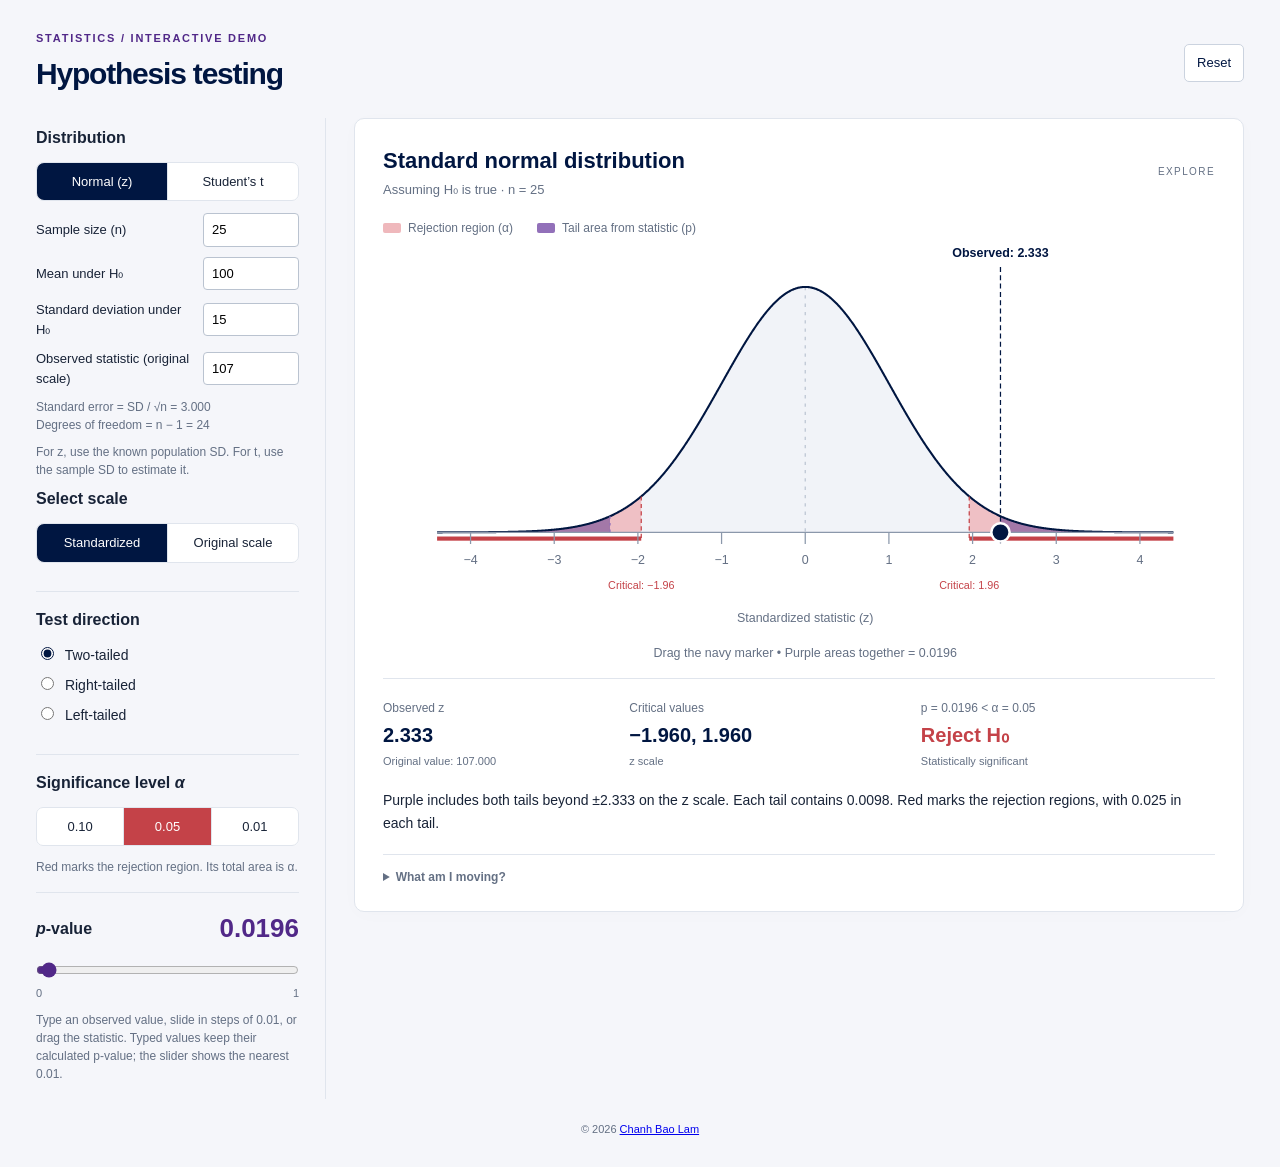
==== index.html @ 0bf82d4e "Update teaching demo" ====
<!doctype html>
<html lang="en">
<head>
  <meta charset="utf-8">
  <meta name="viewport" content="width=device-width, initial-scale=1">
  <title>Hypothesis testing • Teaching demo</title>
  <meta name="author" content="Chanh Bao Lam">
  <meta name="description" content="An interactive hypothesis testing demo by Chanh Bao Lam. Explore z and t tests, p-values, significance levels, and sampling distributions on original and standardized scales.">
  <meta name="keywords" content="hypothesis testing, statistics, z test, t test, p-value, significance level, sampling distribution, EDCI 913, Chanh Bao Lam">
  <meta name="theme-color" content="#512888">
  <meta property="og:title" content="Hypothesis testing • Teaching demo">
  <meta property="og:description" content="Explore z and t tests, p-values, and rejection regions with an interactive teaching demo by Chanh Bao Lam.">
  <meta property="og:type" content="website">
  <meta property="og:site_name" content="Chanh Bao Lam • Teaching demos">
  <link rel="stylesheet" href="style.css">
  <script defer src="app.js"></script>
</head>
<body>
  <header>
    <div><p class="eyebrow">STATISTICS / INTERACTIVE DEMO</p><h1>Hypothesis testing</h1></div>
    <button id="reset" class="quiet">Reset</button>
  </header>
  <main>
    <aside aria-label="Distribution controls">
      <section>
        <h2>Distribution</h2>
        <fieldset class="segmented"><legend class="sr-only">Sampling distribution</legend>
          <label><input type="radio" name="distribution" value="z" checked><span>Normal (z)</span></label>
          <label><input type="radio" name="distribution" value="t"><span>Student’s t</span></label>
        </fieldset>
        <label class="field">Sample size (n) <input id="n" type="number" min="2" max="10001" step="1" value="25" required></label>
        <label class="field">Mean under H₀ <input id="mean" type="number" step="any" value="100" required></label>
        <label class="field"><span id="sd-label">Standard deviation under H₀</span> <input id="sd" type="number" min="0.000001" step="any" value="15" required></label>
        <label class="field">Observed statistic (original scale)<input id="observed" type="number" step="any" value="107" required></label>
        <p class="hint">Standard error = SD / √n = <output id="se">3</output><br>Degrees of freedom = n − 1 = <output id="df">24</output></p>
        <p id="sd-note" class="hint">For z, use the known population SD. For t, use the sample SD to estimate it.</p>
        <div style="height: 0.5rem;"></div>
        <h2>Select scale</h2>
        <fieldset class="segmented"><legend class="sr-only">Scale</legend>
          <label><input type="radio" name="scale" value="standard" checked><span>Standardized</span></label>
          <label><input type="radio" name="scale" value="original"><span>Original scale</span></label>
        </fieldset>
      </section>
      <section>
        <h2>Test direction</h2>
        <fieldset class="choices"><legend class="sr-only">Test direction</legend>
          <label><input type="radio" name="tail" value="two" checked> Two-tailed</label>
          <label><input type="radio" name="tail" value="right"> Right-tailed</label>
          <label><input type="radio" name="tail" value="left"> Left-tailed</label>
        </fieldset>
      </section>
      <section>
        <h2>Significance level <i>α</i></h2>
        <fieldset class="segmented alpha"><legend class="sr-only">Significance level</legend>
          <label><input type="radio" name="alpha" value="0.10"><span>0.10</span></label>
          <label><input type="radio" name="alpha" value="0.05" checked><span>0.05</span></label>
          <label><input type="radio" name="alpha" value="0.01"><span>0.01</span></label>
        </fieldset>
        <p class="hint">Red marks the rejection region. Its total area is α.</p>
      </section>
      <section class="p-control">
        <div class="label-row"><label for="p-slider"><i>p</i>-value</label><output id="p-output" for="p-slider">0.05</output></div>
        <input id="p-slider" type="range" min="0" max="1" step="0.01" value="0.05">
        <div class="range-labels"><span>0</span><span>1</span></div>
        <p class="hint">Type an observed value, slide in steps of 0.01, or drag the statistic. Typed values keep their calculated p-value; the slider shows the nearest 0.01.</p>
      </section>
    </aside>
    <article>
      <div class="chart-heading"><div><h2 id="chart-title">Standard normal distribution</h2><p id="chart-subtitle">Assuming H₀ is true</p></div><span class="live-tag">EXPLORE</span></div>
      <div class="legend" aria-label="Chart legend"><span><b class="swatch rejection"></b>Rejection region (α)</span><span><b class="swatch probability"></b>Tail area from statistic (p)</span></div>
      <div class="plot-wrap">
        <svg id="plot" viewBox="0 0 1000 530" role="img" aria-labelledby="plot-title plot-desc">
          <title id="plot-title">Sampling distribution under the null hypothesis</title><desc id="plot-desc">Red rejection regions and purple p-value tail areas.</desc>
        </svg>
      </div>
      <p id="endpoint-note" class="endpoint" hidden></p>
      <div class="results" aria-live="polite" aria-atomic="true">
        <div><span id="stat-label" class="result-label">Observed z</span><strong id="stat-value">1.960</strong><small id="original-value"></small></div>
        <div><span class="result-label">Critical values</span><strong id="critical-values">−1.960, 1.960</strong><small id="critical-original"></small></div>
        <div id="decision-box"><span class="result-label" id="comparison">p = α</span><strong id="decision">Fail to reject H₀</strong><small id="decision-note"></small></div>
      </div>
      <p class="explanation" id="explanation"></p>
      <details><summary>What am I moving?</summary><p>The observed input is the sample mean in original units, in either view. The p-value slider finds the statistic with the selected tail area. Typing an observed value calculates its p-value without rounding to the slider steps. Dragging snaps p to steps of 0.01. For a two-tailed test, both tails count.</p><p>The red region is set by α. Changing α changes the decision threshold, not the observed p-value. This demo uses p &lt; α to reject H₀ and p ≥ α to fail to reject H₀.</p><p>SE = SD / √n and DF = n − 1 are calculated automatically. Changing sample size, null mean, or SD keeps the original observed value fixed. Switching views shows the same test on a different scale.</p><p>For Student’s t, use the sample SD. The original-scale curve illustrates mean + t × SE. </p></details>
    </article>
  </main>
  <footer style="justify-content: center; text-align: center;"><span>© 2026 <a href="https://cblam202.github.io/home">Chanh Bao Lam</a></span></footer>
</body>
</html>
---- style.css ----
:root{color-scheme:light;--navy:#001641;--purple:#512888;--red:#c44248;--ink:#182337;--muted:#647084;--line:#e0e5ed;--paper:#fff;--bg:#f5f6fa}
*{box-sizing:border-box}body{margin:0;background:var(--bg);color:var(--ink);font:16px/1.5 -apple-system,BlinkMacSystemFont,"Segoe UI",sans-serif}header,main,footer{max-width:1500px;margin:auto}header{display:flex;align-items:center;justify-content:space-between;padding:30px 36px 22px}.eyebrow{font-size:11px;letter-spacing:.16em;color:var(--purple);font-weight:700;margin:0 0 4px}h1{font-size:30px;font-weight:650;letter-spacing:-.04em;margin:0;color:var(--navy)}h2{font-size:16px;margin:0 0 12px;font-weight:650}main{display:grid;grid-template-columns:290px minmax(0,1fr);gap:28px;padding:0 36px}aside{border-right:1px solid var(--line);padding-right:26px}section{padding:16px 0;border-bottom:1px solid var(--line)}section:first-child{padding-top:8px}section:last-child{border-bottom:0}fieldset{border:0;padding:0;margin:0 0 12px;min-width:0}.segmented{display:flex;border:1px solid var(--line);border-radius:7px;background:#fff;overflow:hidden}.segmented label{flex:1;text-align:center;position:relative;cursor:pointer}.segmented input{position:absolute;opacity:0;width:1px;height:1px}.segmented span{display:block;padding:9px 5px;font-size:13px}.segmented label+label{border-left:1px solid var(--line)}.segmented input:checked+span{background:var(--navy);color:white}.segmented input:focus-visible+span{outline:3px solid #9e80c6;outline-offset:-3px}.alpha input:checked+span{background:var(--red)}.field{display:flex;justify-content:space-between;align-items:center;font-size:13px;gap:8px;margin:10px 0}.field input{font:inherit;width:96px;padding:6px 8px;border:1px solid #bac3d0;border-radius:4px;background:white}.field input:invalid{outline:2px solid var(--red)}.choices{display:grid;gap:8px;font-size:14px}.choices input{accent-color:var(--navy);margin-right:7px}.hint{color:var(--muted);font-size:12px;line-height:1.5;margin:9px 0 0}.label-row{display:flex;justify-content:space-between;align-items:center;font-weight:650}.label-row output{color:var(--purple);font-size:26px;font-variant-numeric:tabular-nums}input[type=range]{width:100%;accent-color:var(--purple);cursor:pointer;margin:14px 0 0}.range-labels{display:flex;justify-content:space-between;color:var(--muted);font-size:11px}.quiet{font:inherit;font-size:13px;border:1px solid #cbd3df;background:white;border-radius:5px;padding:8px 12px;cursor:pointer;color:var(--navy)}.quiet:hover{background:#edf0f6}.quiet:focus-visible,summary:focus-visible,input:focus-visible{outline:3px solid #9e80c6;outline-offset:3px}#flip{margin-top:12px;font-size:12px}article{background:white;border:1px solid var(--line);border-radius:10px;padding:25px 28px;min-width:0;align-self:start;box-shadow:0 3px 20px #00164104}.chart-heading{display:flex;justify-content:space-between;gap:15px;align-items:center}.chart-heading h2{font-size:22px;color:var(--navy);margin:0}.chart-heading p{font-size:13px;color:var(--muted);margin:3px 0 0}.live-tag{font-size:10px;letter-spacing:.14em;color:var(--muted)}.legend{display:flex;flex-wrap:wrap;gap:12px 24px;margin:20px 0 0;font-size:12px;color:var(--muted)}.legend span{display:flex;align-items:center;gap:7px}.swatch{height:10px;width:18px;border-radius:2px}.rejection{background:#efb8bc}.probability{background:#9270b9}svg{display:block;width:100%;height:auto;overflow:visible;touch-action:none;user-select:none}svg text{font-family:inherit;fill:var(--muted);font-size:15px}svg .stat-text{fill:var(--navy);font-weight:650}svg .crit-text{fill:var(--red);font-size:13px}svg .handle{cursor:ew-resize}svg .handle:focus-visible{outline:none;stroke:var(--purple);stroke-width:4}.results{border-top:1px solid var(--line);padding-top:20px;display:grid;grid-template-columns:1fr 1.2fr 1.3fr;gap:20px}.result-label{display:block;font-size:12px;color:var(--muted);margin-bottom:5px}.results strong{display:block;color:var(--navy);font-size:20px;line-height:1.3;font-variant-numeric:tabular-nums}.results small{display:block;margin-top:5px;color:var(--muted);font-size:11px}#decision-box.reject strong{color:var(--red)}.explanation{font-size:14px;margin:20px 0 0;line-height:1.6}details{border-top:1px solid var(--line);margin-top:20px;padding-top:13px;font-size:12px;color:var(--muted)}summary{cursor:pointer;font-weight:600}details p{max-width:80ch}.endpoint{margin:0 0 15px;padding:9px 12px;background:#faf3e5;color:#795615;font-size:12px;border-radius:4px}footer{font-size:11px;color:var(--muted);padding:22px 36px 30px;display:flex;justify-content:space-between;gap:20px}[hidden]{display:none!important}.sr-only{position:absolute;width:1px;height:1px;overflow:hidden;clip:rect(0,0,0,0);white-space:nowrap}@media(min-width:1600px){main{grid-template-columns:310px minmax(0,1fr)}body{font-size:18px}}@media(max-width:950px){main{grid-template-columns:235px minmax(0,1fr);gap:18px;padding:0 20px}aside{padding-right:16px}article{padding:20px 16px}.results{gap:12px}.results strong{font-size:16px}.chart-heading h2{font-size:19px}header{padding:22px 20px}}@media(max-width:700px){main{display:flex;flex-direction:column;padding:0 14px}aside{display:grid;grid-template-columns:1fr 1fr;border-right:0;padding:0;gap:0 20px}section{padding:12px 0}section:first-child{padding-top:12px}article{padding:18px 12px}.live-tag{display:none}.legend{font-size:11px;gap:8px}.results{grid-template-columns:1fr 1fr}.results>div:last-child{grid-column:1/-1}.results strong{font-size:18px}footer{display:block;padding:18px}footer span{display:block;margin-top:5px}h1{font-size:26px}.chart-heading h2{font-size:19px}}
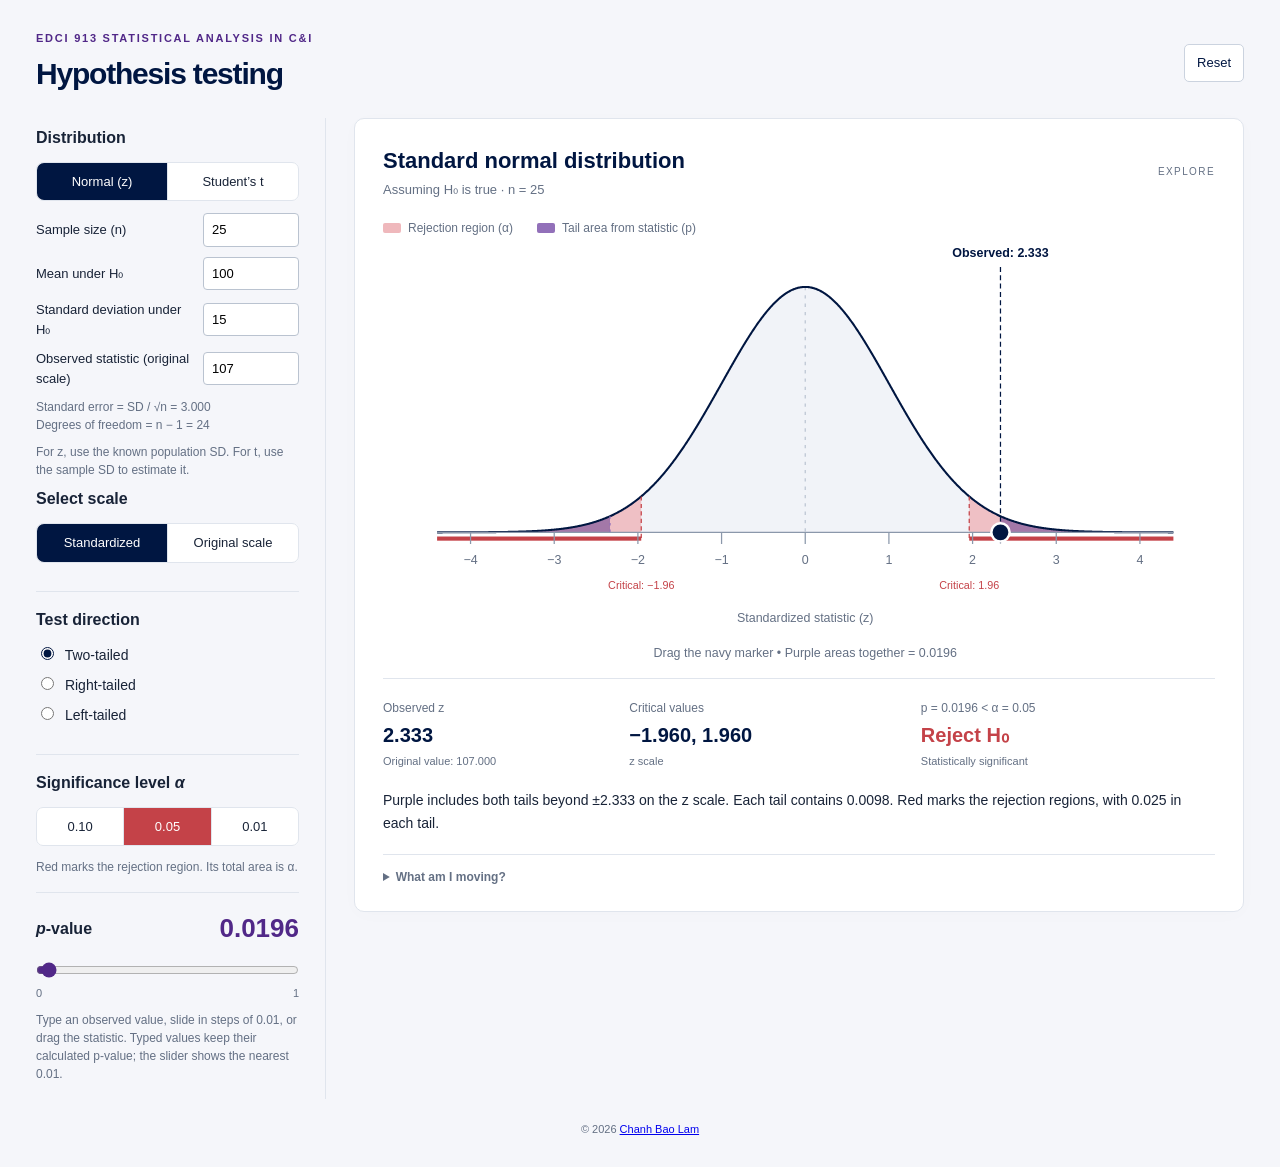
==== commit a8a5b6eb: "Update index.html" ====
--- a/index.html
+++ b/index.html
@@ -17,7 +17,7 @@
 </head>
 <body>
   <header>
-    <div><p class="eyebrow">STATISTICS / INTERACTIVE DEMO</p><h1>Hypothesis testing</h1></div>
+    <div><p class="eyebrow">EDCI 913 STATISTICAL ANALYSIS IN C&I </p><h1>Hypothesis testing</h1></div>
     <button id="reset" class="quiet">Reset</button>
   </header>
   <main>
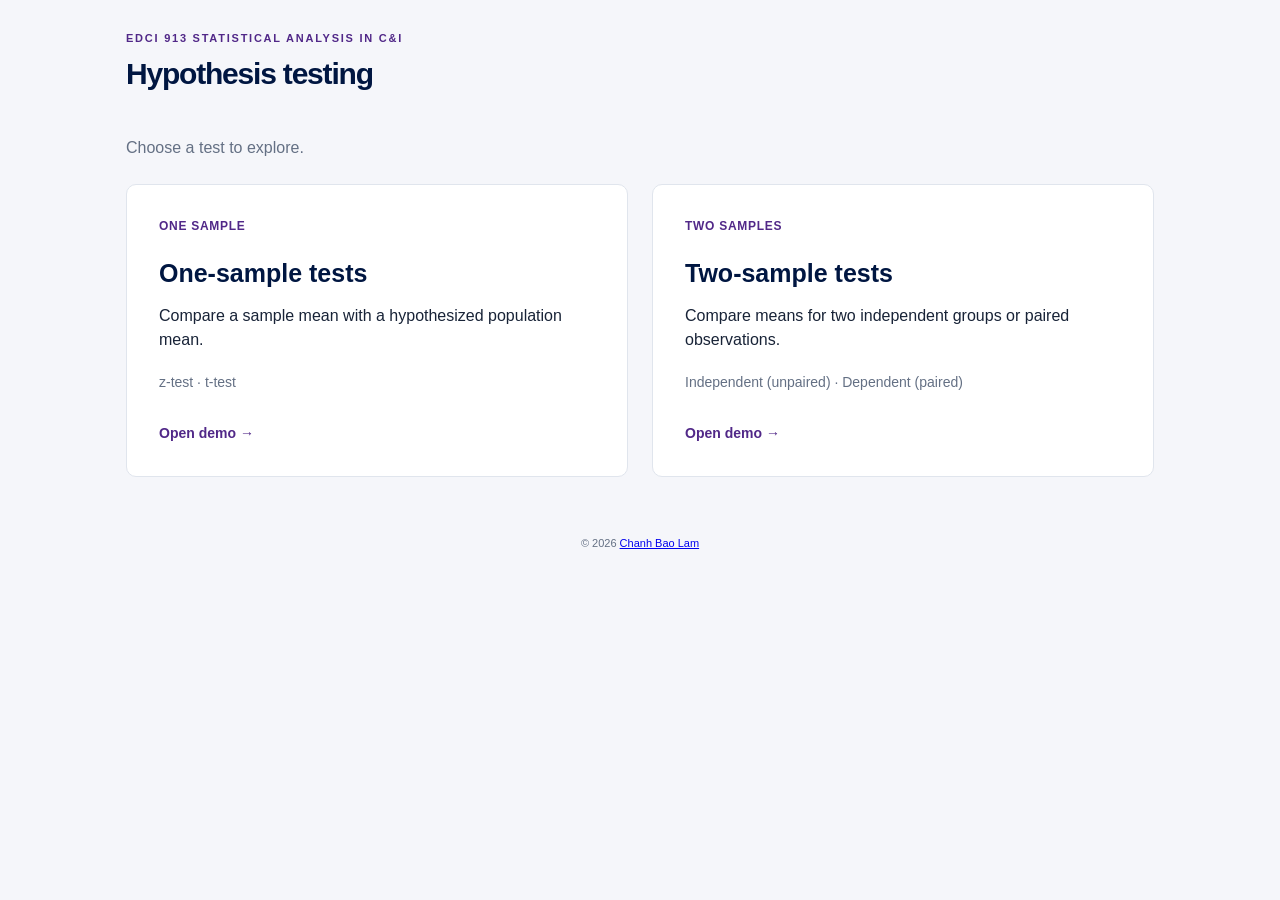
==== commit b3251045: "Update teachingdemo" ====
--- a/index.html
+++ b/index.html
@@ -3,85 +3,38 @@
 <head>
   <meta charset="utf-8">
   <meta name="viewport" content="width=device-width, initial-scale=1">
-  <title>Hypothesis testing • Teaching demo</title>
+  <title>Teaching demos • Hypothesis testing</title>
   <meta name="author" content="Chanh Bao Lam">
-  <meta name="description" content="An interactive hypothesis testing demo by Chanh Bao Lam. Explore z and t tests, p-values, significance levels, and sampling distributions on original and standardized scales.">
-  <meta name="keywords" content="hypothesis testing, statistics, z test, t test, p-value, significance level, sampling distribution, EDCI 913, Chanh Bao Lam">
+  <meta name="description" content="Explore hypothesis testing with interactive teaching demos for one-sample and two-sample tests by Chanh Bao Lam.">
   <meta name="theme-color" content="#512888">
-  <meta property="og:title" content="Hypothesis testing • Teaching demo">
-  <meta property="og:description" content="Explore z and t tests, p-values, and rejection regions with an interactive teaching demo by Chanh Bao Lam.">
+  <meta property="og:title" content="Teaching demos • Hypothesis testing">
+  <meta property="og:description" content="Explore one-sample z and t tests. Explore independent and paired samples t-tests.">
   <meta property="og:type" content="website">
   <meta property="og:site_name" content="Chanh Bao Lam • Teaching demos">
   <link rel="stylesheet" href="style.css">
-  <script defer src="app.js"></script>
 </head>
-<body>
+<body class="home">
   <header>
-    <div><p class="eyebrow">EDCI 913 STATISTICAL ANALYSIS IN C&I </p><h1>Hypothesis testing</h1></div>
-    <button id="reset" class="quiet">Reset</button>
+    <div><p class="eyebrow">EDCI 913 STATISTICAL ANALYSIS IN C&amp;I</p><h1>Hypothesis testing</h1></div>
   </header>
-  <main>
-    <aside aria-label="Distribution controls">
-      <section>
-        <h2>Distribution</h2>
-        <fieldset class="segmented"><legend class="sr-only">Sampling distribution</legend>
-          <label><input type="radio" name="distribution" value="z" checked><span>Normal (z)</span></label>
-          <label><input type="radio" name="distribution" value="t"><span>Student’s t</span></label>
-        </fieldset>
-        <label class="field">Sample size (n) <input id="n" type="number" min="2" max="10001" step="1" value="25" required></label>
-        <label class="field">Mean under H₀ <input id="mean" type="number" step="any" value="100" required></label>
-        <label class="field"><span id="sd-label">Standard deviation under H₀</span> <input id="sd" type="number" min="0.000001" step="any" value="15" required></label>
-        <label class="field">Observed statistic (original scale)<input id="observed" type="number" step="any" value="107" required></label>
-        <p class="hint">Standard error = SD / √n = <output id="se">3</output><br>Degrees of freedom = n − 1 = <output id="df">24</output></p>
-        <p id="sd-note" class="hint">For z, use the known population SD. For t, use the sample SD to estimate it.</p>
-        <div style="height: 0.5rem;"></div>
-        <h2>Select scale</h2>
-        <fieldset class="segmented"><legend class="sr-only">Scale</legend>
-          <label><input type="radio" name="scale" value="standard" checked><span>Standardized</span></label>
-          <label><input type="radio" name="scale" value="original"><span>Original scale</span></label>
-        </fieldset>
-      </section>
-      <section>
-        <h2>Test direction</h2>
-        <fieldset class="choices"><legend class="sr-only">Test direction</legend>
-          <label><input type="radio" name="tail" value="two" checked> Two-tailed</label>
-          <label><input type="radio" name="tail" value="right"> Right-tailed</label>
-          <label><input type="radio" name="tail" value="left"> Left-tailed</label>
-        </fieldset>
-      </section>
-      <section>
-        <h2>Significance level <i>α</i></h2>
-        <fieldset class="segmented alpha"><legend class="sr-only">Significance level</legend>
-          <label><input type="radio" name="alpha" value="0.10"><span>0.10</span></label>
-          <label><input type="radio" name="alpha" value="0.05" checked><span>0.05</span></label>
-          <label><input type="radio" name="alpha" value="0.01"><span>0.01</span></label>
-        </fieldset>
-        <p class="hint">Red marks the rejection region. Its total area is α.</p>
-      </section>
-      <section class="p-control">
-        <div class="label-row"><label for="p-slider"><i>p</i>-value</label><output id="p-output" for="p-slider">0.05</output></div>
-        <input id="p-slider" type="range" min="0" max="1" step="0.01" value="0.05">
-        <div class="range-labels"><span>0</span><span>1</span></div>
-        <p class="hint">Type an observed value, slide in steps of 0.01, or drag the statistic. Typed values keep their calculated p-value; the slider shows the nearest 0.01.</p>
-      </section>
-    </aside>
-    <article>
-      <div class="chart-heading"><div><h2 id="chart-title">Standard normal distribution</h2><p id="chart-subtitle">Assuming H₀ is true</p></div><span class="live-tag">EXPLORE</span></div>
-      <div class="legend" aria-label="Chart legend"><span><b class="swatch rejection"></b>Rejection region (α)</span><span><b class="swatch probability"></b>Tail area from statistic (p)</span></div>
-      <div class="plot-wrap">
-        <svg id="plot" viewBox="0 0 1000 530" role="img" aria-labelledby="plot-title plot-desc">
-          <title id="plot-title">Sampling distribution under the null hypothesis</title><desc id="plot-desc">Red rejection regions and purple p-value tail areas.</desc>
-        </svg>
-      </div>
-      <p id="endpoint-note" class="endpoint" hidden></p>
-      <div class="results" aria-live="polite" aria-atomic="true">
-        <div><span id="stat-label" class="result-label">Observed z</span><strong id="stat-value">1.960</strong><small id="original-value"></small></div>
-        <div><span class="result-label">Critical values</span><strong id="critical-values">−1.960, 1.960</strong><small id="critical-original"></small></div>
-        <div id="decision-box"><span class="result-label" id="comparison">p = α</span><strong id="decision">Fail to reject H₀</strong><small id="decision-note"></small></div>
-      </div>
-      <p class="explanation" id="explanation"></p>
-      <details><summary>What am I moving?</summary><p>The observed input is the sample mean in original units, in either view. The p-value slider finds the statistic with the selected tail area. Typing an observed value calculates its p-value without rounding to the slider steps. Dragging snaps p to steps of 0.01. For a two-tailed test, both tails count.</p><p>The red region is set by α. Changing α changes the decision threshold, not the observed p-value. This demo uses p &lt; α to reject H₀ and p ≥ α to fail to reject H₀.</p><p>SE = SD / √n and DF = n − 1 are calculated automatically. Changing sample size, null mean, or SD keeps the original observed value fixed. Switching views shows the same test on a different scale.</p><p>For Student’s t, use the sample SD. The original-scale curve illustrates mean + t × SE. </p></details>
-    </article>
+  <main class="demo-home">
+    <p class="home-intro">Choose a test to explore.</p>
+    <div class="demo-grid">
+      <a class="demo-card" href="one-sample.html">
+        <span class="demo-category">One sample</span>
+        <h2>One-sample tests</h2>
+        <p>Compare a sample mean with a hypothesized population mean.</p>
+        <p class="demo-tests">z-test · t-test</p>
+        <span class="demo-action">Open demo <span aria-hidden="true">→</span></span>
+      </a>
+      <a class="demo-card" href="two-sample.html">
+        <span class="demo-category">Two samples</span>
+        <h2>Two-sample tests</h2>
+        <p>Compare means for two independent groups or paired observations.</p>
+        <p class="demo-tests">Independent (unpaired) · Dependent (paired)</p>
+        <span class="demo-action">Open demo <span aria-hidden="true">→</span></span>
+      </a>
+    </div>
   </main>
   <footer style="justify-content: center; text-align: center;"><span>© 2026 <a href="https://cblam202.github.io/home">Chanh Bao Lam</a></span></footer>
 </body>
--- a/style.css
+++ b/style.css
@@ -1,2 +1,22 @@
 :root{color-scheme:light;--navy:#001641;--purple:#512888;--red:#c44248;--ink:#182337;--muted:#647084;--line:#e0e5ed;--paper:#fff;--bg:#f5f6fa}
-*{box-sizing:border-box}body{margin:0;background:var(--bg);color:var(--ink);font:16px/1.5 -apple-system,BlinkMacSystemFont,"Segoe UI",sans-serif}header,main,footer{max-width:1500px;margin:auto}header{display:flex;align-items:center;justify-content:space-between;padding:30px 36px 22px}.eyebrow{font-size:11px;letter-spacing:.16em;color:var(--purple);font-weight:700;margin:0 0 4px}h1{font-size:30px;font-weight:650;letter-spacing:-.04em;margin:0;color:var(--navy)}h2{font-size:16px;margin:0 0 12px;font-weight:650}main{display:grid;grid-template-columns:290px minmax(0,1fr);gap:28px;padding:0 36px}aside{border-right:1px solid var(--line);padding-right:26px}section{padding:16px 0;border-bottom:1px solid var(--line)}section:first-child{padding-top:8px}section:last-child{border-bottom:0}fieldset{border:0;padding:0;margin:0 0 12px;min-width:0}.segmented{display:flex;border:1px solid var(--line);border-radius:7px;background:#fff;overflow:hidden}.segmented label{flex:1;text-align:center;position:relative;cursor:pointer}.segmented input{position:absolute;opacity:0;width:1px;height:1px}.segmented span{display:block;padding:9px 5px;font-size:13px}.segmented label+label{border-left:1px solid var(--line)}.segmented input:checked+span{background:var(--navy);color:white}.segmented input:focus-visible+span{outline:3px solid #9e80c6;outline-offset:-3px}.alpha input:checked+span{background:var(--red)}.field{display:flex;justify-content:space-between;align-items:center;font-size:13px;gap:8px;margin:10px 0}.field input{font:inherit;width:96px;padding:6px 8px;border:1px solid #bac3d0;border-radius:4px;background:white}.field input:invalid{outline:2px solid var(--red)}.choices{display:grid;gap:8px;font-size:14px}.choices input{accent-color:var(--navy);margin-right:7px}.hint{color:var(--muted);font-size:12px;line-height:1.5;margin:9px 0 0}.label-row{display:flex;justify-content:space-between;align-items:center;font-weight:650}.label-row output{color:var(--purple);font-size:26px;font-variant-numeric:tabular-nums}input[type=range]{width:100%;accent-color:var(--purple);cursor:pointer;margin:14px 0 0}.range-labels{display:flex;justify-content:space-between;color:var(--muted);font-size:11px}.quiet{font:inherit;font-size:13px;border:1px solid #cbd3df;background:white;border-radius:5px;padding:8px 12px;cursor:pointer;color:var(--navy)}.quiet:hover{background:#edf0f6}.quiet:focus-visible,summary:focus-visible,input:focus-visible{outline:3px solid #9e80c6;outline-offset:3px}#flip{margin-top:12px;font-size:12px}article{background:white;border:1px solid var(--line);border-radius:10px;padding:25px 28px;min-width:0;align-self:start;box-shadow:0 3px 20px #00164104}.chart-heading{display:flex;justify-content:space-between;gap:15px;align-items:center}.chart-heading h2{font-size:22px;color:var(--navy);margin:0}.chart-heading p{font-size:13px;color:var(--muted);margin:3px 0 0}.live-tag{font-size:10px;letter-spacing:.14em;color:var(--muted)}.legend{display:flex;flex-wrap:wrap;gap:12px 24px;margin:20px 0 0;font-size:12px;color:var(--muted)}.legend span{display:flex;align-items:center;gap:7px}.swatch{height:10px;width:18px;border-radius:2px}.rejection{background:#efb8bc}.probability{background:#9270b9}svg{display:block;width:100%;height:auto;overflow:visible;touch-action:none;user-select:none}svg text{font-family:inherit;fill:var(--muted);font-size:15px}svg .stat-text{fill:var(--navy);font-weight:650}svg .crit-text{fill:var(--red);font-size:13px}svg .handle{cursor:ew-resize}svg .handle:focus-visible{outline:none;stroke:var(--purple);stroke-width:4}.results{border-top:1px solid var(--line);padding-top:20px;display:grid;grid-template-columns:1fr 1.2fr 1.3fr;gap:20px}.result-label{display:block;font-size:12px;color:var(--muted);margin-bottom:5px}.results strong{display:block;color:var(--navy);font-size:20px;line-height:1.3;font-variant-numeric:tabular-nums}.results small{display:block;margin-top:5px;color:var(--muted);font-size:11px}#decision-box.reject strong{color:var(--red)}.explanation{font-size:14px;margin:20px 0 0;line-height:1.6}details{border-top:1px solid var(--line);margin-top:20px;padding-top:13px;font-size:12px;color:var(--muted)}summary{cursor:pointer;font-weight:600}details p{max-width:80ch}.endpoint{margin:0 0 15px;padding:9px 12px;background:#faf3e5;color:#795615;font-size:12px;border-radius:4px}footer{font-size:11px;color:var(--muted);padding:22px 36px 30px;display:flex;justify-content:space-between;gap:20px}[hidden]{display:none!important}.sr-only{position:absolute;width:1px;height:1px;overflow:hidden;clip:rect(0,0,0,0);white-space:nowrap}@media(min-width:1600px){main{grid-template-columns:310px minmax(0,1fr)}body{font-size:18px}}@media(max-width:950px){main{grid-template-columns:235px minmax(0,1fr);gap:18px;padding:0 20px}aside{padding-right:16px}article{padding:20px 16px}.results{gap:12px}.results strong{font-size:16px}.chart-heading h2{font-size:19px}header{padding:22px 20px}}@media(max-width:700px){main{display:flex;flex-direction:column;padding:0 14px}aside{display:grid;grid-template-columns:1fr 1fr;border-right:0;padding:0;gap:0 20px}section{padding:12px 0}section:first-child{padding-top:12px}article{padding:18px 12px}.live-tag{display:none}.legend{font-size:11px;gap:8px}.results{grid-template-columns:1fr 1fr}.results>div:last-child{grid-column:1/-1}.results strong{font-size:18px}footer{display:block;padding:18px}footer span{display:block;margin-top:5px}h1{font-size:26px}.chart-heading h2{font-size:19px}}
+*{box-sizing:border-box}body{margin:0;background:var(--bg);color:var(--ink);font:16px/1.5 -apple-system,BlinkMacSystemFont,"Segoe UI",sans-serif}header,main,footer{max-width:1500px;margin:auto}header{display:flex;align-items:center;justify-content:space-between;padding:30px 36px 22px}.eyebrow{font-size:11px;letter-spacing:.16em;color:var(--purple);font-weight:700;margin:0 0 4px}h1{font-size:30px;font-weight:650;letter-spacing:-.04em;margin:0;color:var(--navy)}h2{font-size:16px;margin:0 0 12px;font-weight:650}main{display:grid;grid-template-columns:290px minmax(0,1fr);gap:28px;padding:0 36px}aside{border-right:1px solid var(--line);padding-right:26px}section{padding:16px 0;border-bottom:1px solid var(--line)}section:first-child{padding-top:8px}section:last-child{border-bottom:0}fieldset{border:0;padding:0;margin:0 0 12px;min-width:0}.segmented{display:flex;border:1px solid var(--line);border-radius:7px;background:#fff;overflow:hidden}.segmented label{flex:1;text-align:center;position:relative;cursor:pointer}.segmented input{position:absolute;opacity:0;width:1px;height:1px}.segmented span{display:block;padding:9px 5px;font-size:13px}.segmented label+label{border-left:1px solid var(--line)}.segmented input:checked+span{background:var(--navy);color:white}.segmented input:focus-visible+span{outline:3px solid #9e80c6;outline-offset:-3px}.alpha input:checked+span{background:var(--red)}.field{display:flex;justify-content:space-between;align-items:center;font-size:13px;gap:8px;margin:10px 0}.field input{font:inherit;width:96px;padding:6px 8px;border:1px solid #bac3d0;border-radius:4px;background:white}.field input:invalid{outline:2px solid var(--red)}.choices{display:grid;gap:8px;font-size:14px}.choices input{accent-color:var(--navy);margin-right:7px}.hint{color:var(--muted);font-size:12px;line-height:1.5;margin:9px 0 0}.label-row{display:flex;justify-content:space-between;align-items:center;font-weight:650}.label-row output{color:var(--purple);font-size:26px;font-variant-numeric:tabular-nums}input[type=range]{width:100%;accent-color:var(--purple);cursor:pointer;margin:14px 0 0}.range-labels{display:flex;justify-content:space-between;color:var(--muted);font-size:11px}.quiet{font:inherit;font-size:13px;border:1px solid #cbd3df;background:white;border-radius:5px;padding:8px 12px;cursor:pointer;color:var(--navy)}.quiet:hover{background:#edf0f6}.quiet:focus-visible,summary:focus-visible,input:focus-visible{outline:3px solid #9e80c6;outline-offset:3px}#flip{margin-top:12px;font-size:12px}article{background:white;border:1px solid var(--line);border-radius:10px;padding:25px 28px;min-width:0;align-self:start;box-shadow:0 3px 20px #00164104}.chart-heading{display:flex;justify-content:space-between;gap:15px;align-items:center}.chart-heading h2{font-size:22px;color:var(--navy);margin:0}.chart-heading p{font-size:13px;color:var(--muted);margin:3px 0 0}.live-tag{font-size:10px;letter-spacing:.14em;color:var(--muted)}.legend{display:flex;flex-wrap:wrap;gap:12px 24px;margin:20px 0 0;font-size:12px;color:var(--muted)}.legend span{display:flex;align-items:center;gap:7px}.swatch{height:10px;width:18px;border-radius:2px}.rejection{background:#efb8bc}.probability{background:#9270b9}svg{display:block;width:100%;height:auto;overflow:visible;touch-action:none;user-select:none}svg text{font-family:inherit;fill:var(--muted);font-size:15px}svg .stat-text{fill:var(--navy);font-weight:650}svg .crit-text{fill:var(--red);font-size:13px}svg .handle{cursor:ew-resize}svg .handle:focus-visible{outline:none;stroke:var(--purple);stroke-width:4}.results{border-top:1px solid var(--line);padding-top:20px;display:grid;grid-template-columns:1fr 1.2fr 1.3fr;gap:20px}.result-label{display:block;font-size:12px;color:var(--muted);margin-bottom:5px}.results strong{display:block;color:var(--navy);font-size:20px;line-height:1.3;font-variant-numeric:tabular-nums}.results small{display:block;margin-top:5px;color:var(--muted);font-size:11px}#decision-box.reject strong{color:var(--red)}.explanation{font-size:14px;margin:20px 0 0;line-height:1.6}details{border-top:1px solid var(--line);margin-top:20px;padding-top:13px;font-size:12px;color:var(--muted)}summary{cursor:pointer;font-weight:600}details p{max-width:none}.endpoint{margin:0 0 15px;padding:9px 12px;background:#faf3e5;color:#795615;font-size:12px;border-radius:4px}footer{font-size:11px;color:var(--muted);padding:22px 36px 30px;display:flex;justify-content:space-between;gap:20px}[hidden]{display:none!important}.sr-only{position:absolute;width:1px;height:1px;overflow:hidden;clip:rect(0,0,0,0);white-space:nowrap}@media(min-width:1600px){main{grid-template-columns:310px minmax(0,1fr)}body{font-size:18px}}@media(max-width:950px){main{grid-template-columns:235px minmax(0,1fr);gap:18px;padding:0 20px}aside{padding-right:16px}article{padding:20px 16px}.results{gap:12px}.results strong{font-size:16px}.chart-heading h2{font-size:19px}header{padding:22px 20px}}@media(max-width:700px){main{display:flex;flex-direction:column;padding:0 14px}aside{display:grid;grid-template-columns:1fr 1fr;border-right:0;padding:0;gap:0 20px}section{padding:12px 0}section:first-child{padding-top:12px}article{padding:18px 12px}.live-tag{display:none}.legend{font-size:11px;gap:8px}.results{grid-template-columns:1fr 1fr}.results>div:last-child{grid-column:1/-1}.results strong{font-size:18px}footer{display:block;padding:18px}footer span{display:block;margin-top:5px}h1{font-size:26px}.chart-heading h2{font-size:19px}}
+
+/* 1. Demo selection and navigation. */
+.header-actions{display:flex;flex-wrap:wrap;align-items:center;gap:10px}.header-actions a{text-decoration:none}header{gap:18px;flex-wrap:wrap}
+.demo-home{display:block;max-width:1100px;padding-top:18px;padding-bottom:36px}.home header,.home footer{max-width:1100px}.home-intro{color:var(--muted);margin:0 0 24px}.demo-grid{display:grid;grid-template-columns:repeat(2,minmax(0,1fr));gap:24px}.demo-card{display:flex;flex-direction:column;align-items:flex-start;padding:32px;background:var(--paper);border:1px solid var(--line);border-radius:10px;color:var(--ink);text-decoration:none}.demo-category{color:var(--purple);font-size:12px;font-weight:650;letter-spacing:.06em;text-transform:uppercase;margin-bottom:20px}.demo-card h2{font-size:25px;color:var(--navy);margin:0 0 12px}.demo-card p{margin:0 0 20px}.demo-card .demo-tests{color:var(--muted);font-size:14px;margin-bottom:30px}.demo-action,.demo-status{margin-top:auto;font-size:14px;font-weight:650}.demo-action{color:var(--purple)}.demo-status{color:var(--muted)}a.demo-card:hover{border-color:var(--purple);box-shadow:0 4px 18px #0016410a}a.demo-card:focus-visible{outline:3px solid #9e80c6;outline-offset:4px}
+@media(max-width:700px){.demo-grid{grid-template-columns:1fr;gap:18px}.demo-card{padding:25px}.demo-home{padding-top:12px;padding-bottom:18px}}
+
+/* 2. Two-sample controls and supporting results. */
+.field select,.field input,textarea{box-sizing:border-box}.field select{font:inherit;max-width:100%;padding:6px;border:1px solid #bac3d0;border-radius:4px;background:var(--paper);color:var(--ink)}.field.stacked{display:flex;flex-direction:column;align-items:stretch}.field.stacked select{width:100%}textarea{width:100%;font:14px/1.5 ui-monospace,monospace;padding:8px;border:1px solid #bac3d0;border-radius:4px;resize:vertical}select:focus-visible,textarea:focus-visible{outline:3px solid #9e80c6;outline-offset:3px}.input-error{color:var(--red);border-left:3px solid var(--red);padding:12px}.confidence-interval{color:var(--ink);font-size:14px;line-height:1.6;margin:16px 0;font-weight:500}.results .reject strong{color:var(--red)}.references a{color:var(--purple)}.references p{overflow-wrap:anywhere}@media(max-width:700px){#raw-inputs{grid-column:1/-1}}
+
+/* 3. Results: three columns, two rows; stack on narrow screens. */
+.results-grid{grid-template-columns:repeat(3,minmax(0,1fr));row-gap:26px}.results-grid>div{min-width:0}.results-grid strong{overflow-wrap:anywhere}.results-grid>div:last-child{grid-column:auto}@media(max-width:700px){.results-grid{grid-template-columns:repeat(2,minmax(0,1fr))}}@media(max-width:420px){.results-grid{grid-template-columns:1fr}}
+
+/* 4. Locally hosted KaTeX; no network dependency. */
+.methodology{color:var(--ink)}.methodology h3{font-size:14px;margin:18px 0 8px}.formula{overflow-x:auto;padding:10px 0;font-size:17px}.formula>.katex-display{margin:0}.formula .katex-display>.katex{white-space:nowrap}
+
+/* 5. Alphabetical references with hanging indents. */
+.reference-list p{padding-left:1.5em;text-indent:-1.5em;line-height:2}.references .typesetting-credit{margin-top:16px}
+
+/* 6. Optional confidence interval aligned with the observed marker. */
+.interval-heading{display:flex;align-items:center;flex-wrap:wrap;gap:8px;margin-bottom:5px}.interval-heading .result-label{margin-bottom:0}.ci-toggle{padding:2px 8px;font-size:12px}.ci-overlay{opacity:.7;pointer-events:none}.ci-overlay line{stroke-width:2.5;stroke-linecap:round}
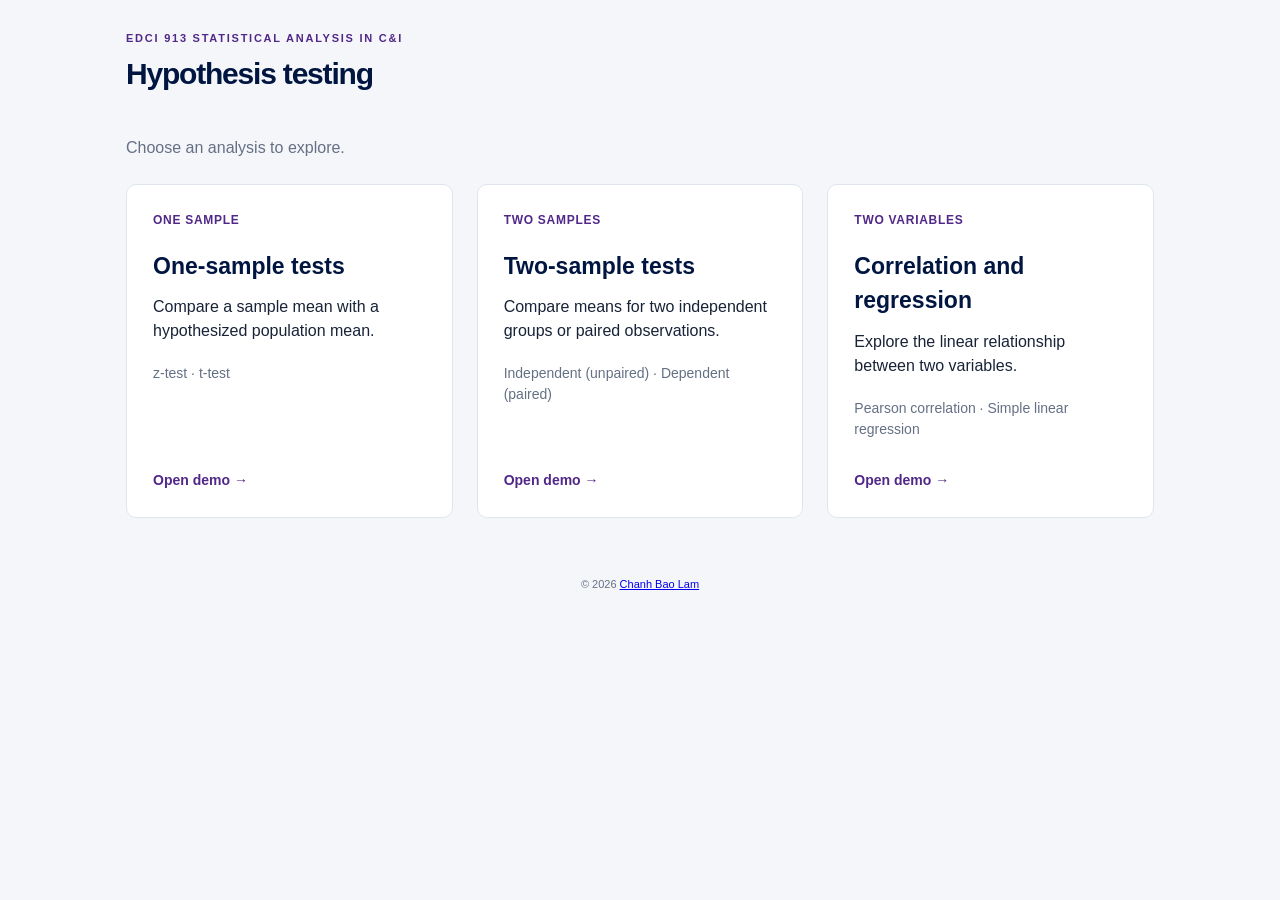
==== commit cb796fc7: "Update teachingdemo" ====
--- a/index.html
+++ b/index.html
@@ -5,10 +5,10 @@
   <meta name="viewport" content="width=device-width, initial-scale=1">
   <title>Teaching demos • Hypothesis testing</title>
   <meta name="author" content="Chanh Bao Lam">
-  <meta name="description" content="Explore hypothesis testing with interactive teaching demos for one-sample and two-sample tests by Chanh Bao Lam.">
+  <meta name="description" content="Explore hypothesis testing with interactive teaching demos for one-sample tests, two-sample tests, correlation, and regression by Chanh Bao Lam.">
   <meta name="theme-color" content="#512888">
   <meta property="og:title" content="Teaching demos • Hypothesis testing">
-  <meta property="og:description" content="Explore one-sample z and t tests. Explore independent and paired samples t-tests.">
+  <meta property="og:description" content="Explore one-sample and two-sample tests, Pearson correlation, and simple linear regression.">
   <meta property="og:type" content="website">
   <meta property="og:site_name" content="Chanh Bao Lam • Teaching demos">
   <link rel="stylesheet" href="style.css">
@@ -18,7 +18,7 @@
     <div><p class="eyebrow">EDCI 913 STATISTICAL ANALYSIS IN C&amp;I</p><h1>Hypothesis testing</h1></div>
   </header>
   <main class="demo-home">
-    <p class="home-intro">Choose a test to explore.</p>
+    <p class="home-intro">Choose an analysis to explore.</p>
     <div class="demo-grid">
       <a class="demo-card" href="one-sample.html">
         <span class="demo-category">One sample</span>
@@ -34,6 +34,13 @@
         <p class="demo-tests">Independent (unpaired) · Dependent (paired)</p>
         <span class="demo-action">Open demo <span aria-hidden="true">→</span></span>
       </a>
+      <a class="demo-card" href="correlation.html">
+        <span class="demo-category">Two variables</span>
+        <h2>Correlation and regression</h2>
+        <p>Explore the linear relationship between two variables.</p>
+        <p class="demo-tests">Pearson correlation · Simple linear regression</p>
+        <span class="demo-action">Open demo <span aria-hidden="true">→</span></span>
+      </a>
     </div>
   </main>
   <footer style="justify-content: center; text-align: center;"><span>© 2026 <a href="https://cblam202.github.io/home">Chanh Bao Lam</a></span></footer>
--- a/style.css
+++ b/style.css
@@ -20,3 +20,12 @@
 
 /* 6. Optional confidence interval aligned with the observed marker. */
 .interval-heading{display:flex;align-items:center;flex-wrap:wrap;gap:8px;margin-bottom:5px}.interval-heading .result-label{margin-bottom:0}.ci-toggle{padding:2px 8px;font-size:12px}.ci-overlay{opacity:.7;pointer-events:none}.ci-overlay line{stroke-width:2.5;stroke-linecap:round}
+
+/* 7. Descriptive statistics above the sample variability chart. */
+.descriptive-wrap{overflow-x:auto}.descriptive-table{width:100%;border-collapse:collapse;font-size:14px;font-variant-numeric:tabular-nums}.descriptive-table th,.descriptive-table td{padding:9px 12px;text-align:right;border-bottom:1px solid var(--line);white-space:nowrap}.descriptive-table th:first-child{text-align:left;padding-left:0;white-space:normal}.descriptive-table th:last-child,.descriptive-table td:last-child{padding-right:0}.descriptive-table thead th{color:var(--muted);font-weight:600}.descriptive-table tbody th{font-weight:500}.descriptive-table tbody tr:last-child th,.descriptive-table tbody tr:last-child td{border-bottom:0}
+
+/* 8. Three demo choices and correlation/regression output. */
+@media(min-width:1050px){.demo-grid{grid-template-columns:repeat(3,minmax(0,1fr))}.demo-card{padding:26px}.demo-card h2{font-size:23px}}
+.correlation-page .fit-summary{color:var(--navy);font-size:14px;margin:0 0 18px;font-variant-numeric:tabular-nums}
+.correlation-page #observation-note{margin-bottom:18px}.correlation-page .endpoint{margin:18px 0 0}
+.correlation-page .ci-toggle:disabled{opacity:.5;cursor:default}.correlation-page #scatter-plot,.correlation-page #sampling-plot{touch-action:pan-y}
